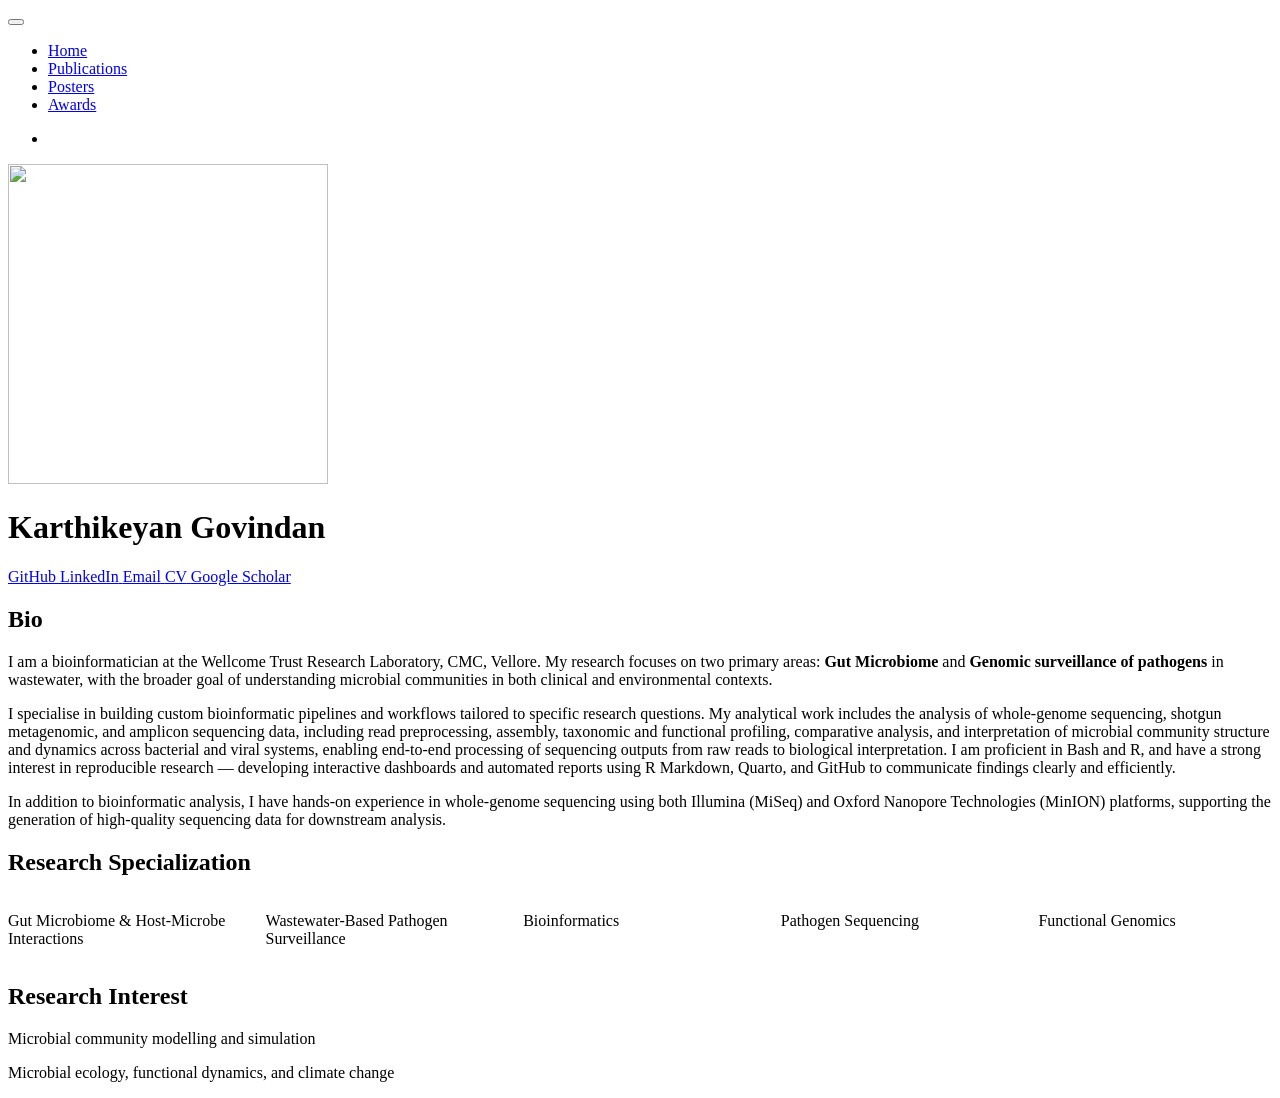
==== index.html @ 1db49538 "first commit" ====
<!DOCTYPE html>
<html xmlns="http://www.w3.org/1999/xhtml" lang="en" xml:lang="en"><head>

<meta charset="utf-8">
<meta name="generator" content="quarto-1.8.25">

<meta name="viewport" content="width=device-width, initial-scale=1.0, user-scalable=yes">


<title>Karthikeyan Govindan</title>
<style>
code{white-space: pre-wrap;}
span.smallcaps{font-variant: small-caps;}
div.columns{display: flex; gap: min(4vw, 1.5em);}
div.column{flex: auto; overflow-x: auto;}
div.hanging-indent{margin-left: 1.5em; text-indent: -1.5em;}
ul.task-list{list-style: none;}
ul.task-list li input[type="checkbox"] {
  width: 0.8em;
  margin: 0 0.8em 0.2em -1em; /* quarto-specific, see https://github.com/quarto-dev/quarto-cli/issues/4556 */ 
  vertical-align: middle;
}
</style>


<script src="site_libs/quarto-nav/quarto-nav.js"></script>
<script src="site_libs/quarto-nav/headroom.min.js"></script>
<script src="site_libs/clipboard/clipboard.min.js"></script>
<script src="site_libs/quarto-search/autocomplete.umd.js"></script>
<script src="site_libs/quarto-search/fuse.min.js"></script>
<script src="site_libs/quarto-search/quarto-search.js"></script>
<meta name="quarto:offset" content="./">
<script src="site_libs/quarto-html/quarto.js" type="module"></script>
<script src="site_libs/quarto-html/tabsets/tabsets.js" type="module"></script>
<script src="site_libs/quarto-html/axe/axe-check.js" type="module"></script>
<script src="site_libs/quarto-html/popper.min.js"></script>
<script src="site_libs/quarto-html/tippy.umd.min.js"></script>
<link href="site_libs/quarto-html/tippy.css" rel="stylesheet">
<link href="site_libs/quarto-html/quarto-syntax-highlighting-7b89279ff1a6dce999919e0e67d4d9ec.css" rel="stylesheet" id="quarto-text-highlighting-styles">
<script src="site_libs/bootstrap/bootstrap.min.js"></script>
<link href="site_libs/bootstrap/bootstrap-icons.css" rel="stylesheet">
<link href="site_libs/bootstrap/bootstrap-ef08cc5fa9a09181b5c5da434a061628.min.css" rel="stylesheet" append-hash="true" id="quarto-bootstrap" data-mode="light">
<script id="quarto-search-options" type="application/json">{
  "location": "navbar",
  "copy-button": false,
  "collapse-after": 3,
  "panel-placement": "end",
  "type": "overlay",
  "limit": 50,
  "keyboard-shortcut": [
    "f",
    "/",
    "s"
  ],
  "show-item-context": false,
  "language": {
    "search-no-results-text": "No results",
    "search-matching-documents-text": "matching documents",
    "search-copy-link-title": "Copy link to search",
    "search-hide-matches-text": "Hide additional matches",
    "search-more-match-text": "more match in this document",
    "search-more-matches-text": "more matches in this document",
    "search-clear-button-title": "Clear",
    "search-text-placeholder": "",
    "search-detached-cancel-button-title": "Cancel",
    "search-submit-button-title": "Submit",
    "search-label": "Search"
  }
}</script>


<link rel="stylesheet" href="styles.css">
</head>

<body class="nav-fixed fullcontent quarto-light">

<div id="quarto-search-results"></div>
  <header id="quarto-header" class="headroom fixed-top">
    <nav class="navbar navbar-expand-lg " data-bs-theme="dark">
      <div class="navbar-container container-fluid">
      <div class="navbar-brand-container mx-auto">
    <a href="./index.html" class="navbar-brand navbar-brand-logo">
    </a>
  </div>
            <div id="quarto-search" class="" title="Search"></div>
          <button class="navbar-toggler" type="button" data-bs-toggle="collapse" data-bs-target="#navbarCollapse" aria-controls="navbarCollapse" role="menu" aria-expanded="false" aria-label="Toggle navigation" onclick="if (window.quartoToggleHeadroom) { window.quartoToggleHeadroom(); }">
  <span class="navbar-toggler-icon"></span>
</button>
          <div class="collapse navbar-collapse" id="navbarCollapse">
            <ul class="navbar-nav navbar-nav-scroll me-auto">
  <li class="nav-item">
    <a class="nav-link active" href="./index.html" aria-current="page"> 
<span class="menu-text">Home</span></a>
  </li>  
  <li class="nav-item">
    <a class="nav-link" href="./publications.html"> 
<span class="menu-text">Publications</span></a>
  </li>  
  <li class="nav-item">
    <a class="nav-link" href="./posters.html"> 
<span class="menu-text">Posters</span></a>
  </li>  
  <li class="nav-item">
    <a class="nav-link" href="./awards.html"> 
<span class="menu-text">Awards</span></a>
  </li>  
</ul>
            <ul class="navbar-nav navbar-nav-scroll ms-auto">
  <li class="nav-item compact">
    <a class="nav-link" href="https://github.com/yourusername"> <i class="bi bi-github" role="img" aria-label="GitHub">
</i> 
<span class="menu-text"></span></a>
  </li>  
</ul>
          </div> <!-- /navcollapse -->
            <div class="quarto-navbar-tools">
</div>
      </div> <!-- /container-fluid -->
    </nav>
</header>
<!-- content -->
<div id="quarto-content" class="quarto-container page-columns page-rows-contents page-layout-article page-navbar">
<!-- sidebar -->
<!-- margin-sidebar -->
    
<!-- main -->
<div class="quarto-about-trestles">
  <div class="about-entity">
    <img src="profile.jpg" class="about-image
  round " style="height: 320px; width: 320px;">
<header id="title-block-header" class="quarto-title-block default">
<div class="quarto-title">
<h1 class="title">Karthikeyan Govindan</h1>
</div>
<div class="quarto-title-meta">
  </div>
</header>
    <div class="about-links">
  <a href="https://github.com/karthi-16" class="about-link" rel="" target="">
    <i class="bi bi-github"></i>
     <span class="about-link-text">GitHub</span>
  </a>
  <a href="https://linkedin.com/in/Karthikeyan Govindan" class="about-link" rel="" target="">
    <i class="bi bi-linkedin"></i>
     <span class="about-link-text">LinkedIn</span>
  </a>
  <a href="mailto:karthikeyan.g@cmcvellore.ac.in" class="about-link" rel="" target="">
    <i class="bi bi-envelope"></i>
     <span class="about-link-text">Email</span>
  </a>
  <a href="/cv.pdf" class="about-link" rel="" target="">
     <span class="about-link-text">CV</span>
  </a>
  <a href="https://scholar.google.com/citations?view_op=list_works&amp;hl=en&amp;user=is4cNvYAAAAJ&amp;sortby=pubdate" class="about-link" rel="" target="">
    <i class="bi bi-google-scholar"></i>
     <span class="about-link-text">Google Scholar</span>
  </a>
</div>
  </div>
  <div class="about-contents"><main class="content" id="quarto-document-content">
<section id="section" class="level2">
<h2 data-anchor-id="section"></h2>
</section>
<section id="bio" class="level2">
<h2 data-anchor-id="bio">Bio</h2>
<p>I am a bioinformatician at the Wellcome Trust Research Laboratory, CMC, Vellore. My research focuses on two primary areas: <strong>Gut Microbiome</strong> and <strong>Genomic surveillance of pathogens</strong> in wastewater, with the broader goal of understanding microbial communities in both clinical and environmental contexts.</p>
<p>I specialise in building custom bioinformatic pipelines and workflows tailored to specific research questions. My analytical work includes the analysis of whole-genome sequencing, shotgun metagenomic, and amplicon sequencing data, including read preprocessing, assembly, taxonomic and functional profiling, comparative analysis, and interpretation of microbial community structure and dynamics across bacterial and viral systems, enabling end-to-end processing of sequencing outputs from raw reads to biological interpretation. I am proficient in Bash and R, and have a strong interest in reproducible research — developing interactive dashboards and automated reports using R Markdown, Quarto, and GitHub to communicate findings clearly and efficiently.</p>
<p>In addition to bioinformatic analysis, I have hands-on experience in whole-genome sequencing using both Illumina (MiSeq) and Oxford Nanopore Technologies (MinION) platforms, supporting the generation of high-quality sequencing data for downstream analysis.</p>
</section>
<section id="research-specialization" class="level2">
<h2 data-anchor-id="research-specialization">Research Specialization</h2>
<div class="columns">
<div class="column" style="width:20%;">
<div class="interest-box">
<p>Gut Microbiome &amp; Host-Microbe Interactions</p>
</div>
</div><div class="column" style="width:20%;">
<div class="interest-box">
<p>Wastewater-Based Pathogen Surveillance</p>
</div>
</div><div class="column" style="width:20%;">
<div class="interest-box">
<p>Bioinformatics</p>
</div>
</div><div class="column" style="width:20%;">
<div class="interest-box">
<p>Pathogen Sequencing</p>
</div>
</div><div class="column" style="width:20%;">
<div class="interest-box">
<p>Functional Genomics</p>
</div>
</div>
</div>
</section>
<section id="research-interest" class="level2">
<h2 data-anchor-id="research-interest">Research Interest</h2>
<p>Microbial community modelling and simulation</p>
<p>Microbial ecology, functional dynamics, and climate change</p>


</section>
</main></div>
</div>
 <!-- /main -->
<script id="quarto-html-after-body" type="application/javascript">
  window.document.addEventListener("DOMContentLoaded", function (event) {
    const isCodeAnnotation = (el) => {
      for (const clz of el.classList) {
        if (clz.startsWith('code-annotation-')) {                     
          return true;
        }
      }
      return false;
    }
    const onCopySuccess = function(e) {
      // button target
      const button = e.trigger;
      // don't keep focus
      button.blur();
      // flash "checked"
      button.classList.add('code-copy-button-checked');
      var currentTitle = button.getAttribute("title");
      button.setAttribute("title", "Copied!");
      let tooltip;
      if (window.bootstrap) {
        button.setAttribute("data-bs-toggle", "tooltip");
        button.setAttribute("data-bs-placement", "left");
        button.setAttribute("data-bs-title", "Copied!");
        tooltip = new bootstrap.Tooltip(button, 
          { trigger: "manual", 
            customClass: "code-copy-button-tooltip",
            offset: [0, -8]});
        tooltip.show();    
      }
      setTimeout(function() {
        if (tooltip) {
          tooltip.hide();
          button.removeAttribute("data-bs-title");
          button.removeAttribute("data-bs-toggle");
          button.removeAttribute("data-bs-placement");
        }
        button.setAttribute("title", currentTitle);
        button.classList.remove('code-copy-button-checked');
      }, 1000);
      // clear code selection
      e.clearSelection();
    }
    const getTextToCopy = function(trigger) {
      const outerScaffold = trigger.parentElement.cloneNode(true);
      const codeEl = outerScaffold.querySelector('code');
      for (const childEl of codeEl.children) {
        if (isCodeAnnotation(childEl)) {
          childEl.remove();
        }
      }
      return codeEl.innerText;
    }
    const clipboard = new window.ClipboardJS('.code-copy-button:not([data-in-quarto-modal])', {
      text: getTextToCopy
    });
    clipboard.on('success', onCopySuccess);
    if (window.document.getElementById('quarto-embedded-source-code-modal')) {
      const clipboardModal = new window.ClipboardJS('.code-copy-button[data-in-quarto-modal]', {
        text: getTextToCopy,
        container: window.document.getElementById('quarto-embedded-source-code-modal')
      });
      clipboardModal.on('success', onCopySuccess);
    }
      var localhostRegex = new RegExp(/^(?:http|https):\/\/localhost\:?[0-9]*\//);
      var mailtoRegex = new RegExp(/^mailto:/);
        var filterRegex = new RegExp('/' + window.location.host + '/');
      var isInternal = (href) => {
          return filterRegex.test(href) || localhostRegex.test(href) || mailtoRegex.test(href);
      }
      // Inspect non-navigation links and adorn them if external
     var links = window.document.querySelectorAll('a[href]:not(.nav-link):not(.navbar-brand):not(.toc-action):not(.sidebar-link):not(.sidebar-item-toggle):not(.pagination-link):not(.no-external):not([aria-hidden]):not(.dropdown-item):not(.quarto-navigation-tool):not(.about-link)');
      for (var i=0; i<links.length; i++) {
        const link = links[i];
        if (!isInternal(link.href)) {
          // undo the damage that might have been done by quarto-nav.js in the case of
          // links that we want to consider external
          if (link.dataset.originalHref !== undefined) {
            link.href = link.dataset.originalHref;
          }
        }
      }
    function tippyHover(el, contentFn, onTriggerFn, onUntriggerFn) {
      const config = {
        allowHTML: true,
        maxWidth: 500,
        delay: 100,
        arrow: false,
        appendTo: function(el) {
            return el.parentElement;
        },
        interactive: true,
        interactiveBorder: 10,
        theme: 'quarto',
        placement: 'bottom-start',
      };
      if (contentFn) {
        config.content = contentFn;
      }
      if (onTriggerFn) {
        config.onTrigger = onTriggerFn;
      }
      if (onUntriggerFn) {
        config.onUntrigger = onUntriggerFn;
      }
      window.tippy(el, config); 
    }
    const noterefs = window.document.querySelectorAll('a[role="doc-noteref"]');
    for (var i=0; i<noterefs.length; i++) {
      const ref = noterefs[i];
      tippyHover(ref, function() {
        // use id or data attribute instead here
        let href = ref.getAttribute('data-footnote-href') || ref.getAttribute('href');
        try { href = new URL(href).hash; } catch {}
        const id = href.replace(/^#\/?/, "");
        const note = window.document.getElementById(id);
        if (note) {
          return note.innerHTML;
        } else {
          return "";
        }
      });
    }
    const xrefs = window.document.querySelectorAll('a.quarto-xref');
    const processXRef = (id, note) => {
      // Strip column container classes
      const stripColumnClz = (el) => {
        el.classList.remove("page-full", "page-columns");
        if (el.children) {
          for (const child of el.children) {
            stripColumnClz(child);
          }
        }
      }
      stripColumnClz(note)
      if (id === null || id.startsWith('sec-')) {
        // Special case sections, only their first couple elements
        const container = document.createElement("div");
        if (note.children && note.children.length > 2) {
          container.appendChild(note.children[0].cloneNode(true));
          for (let i = 1; i < note.children.length; i++) {
            const child = note.children[i];
            if (child.tagName === "P" && child.innerText === "") {
              continue;
            } else {
              container.appendChild(child.cloneNode(true));
              break;
            }
          }
          if (window.Quarto?.typesetMath) {
            window.Quarto.typesetMath(container);
          }
          return container.innerHTML
        } else {
          if (window.Quarto?.typesetMath) {
            window.Quarto.typesetMath(note);
          }
          return note.innerHTML;
        }
      } else {
        // Remove any anchor links if they are present
        const anchorLink = note.querySelector('a.anchorjs-link');
        if (anchorLink) {
          anchorLink.remove();
        }
        if (window.Quarto?.typesetMath) {
          window.Quarto.typesetMath(note);
        }
        if (note.classList.contains("callout")) {
          return note.outerHTML;
        } else {
          return note.innerHTML;
        }
      }
    }
    for (var i=0; i<xrefs.length; i++) {
      const xref = xrefs[i];
      tippyHover(xref, undefined, function(instance) {
        instance.disable();
        let url = xref.getAttribute('href');
        let hash = undefined; 
        if (url.startsWith('#')) {
          hash = url;
        } else {
          try { hash = new URL(url).hash; } catch {}
        }
        if (hash) {
          const id = hash.replace(/^#\/?/, "");
          const note = window.document.getElementById(id);
          if (note !== null) {
            try {
              const html = processXRef(id, note.cloneNode(true));
              instance.setContent(html);
            } finally {
              instance.enable();
              instance.show();
            }
          } else {
            // See if we can fetch this
            fetch(url.split('#')[0])
            .then(res => res.text())
            .then(html => {
              const parser = new DOMParser();
              const htmlDoc = parser.parseFromString(html, "text/html");
              const note = htmlDoc.getElementById(id);
              if (note !== null) {
                const html = processXRef(id, note);
                instance.setContent(html);
              } 
            }).finally(() => {
              instance.enable();
              instance.show();
            });
          }
        } else {
          // See if we can fetch a full url (with no hash to target)
          // This is a special case and we should probably do some content thinning / targeting
          fetch(url)
          .then(res => res.text())
          .then(html => {
            const parser = new DOMParser();
            const htmlDoc = parser.parseFromString(html, "text/html");
            const note = htmlDoc.querySelector('main.content');
            if (note !== null) {
              // This should only happen for chapter cross references
              // (since there is no id in the URL)
              // remove the first header
              if (note.children.length > 0 && note.children[0].tagName === "HEADER") {
                note.children[0].remove();
              }
              const html = processXRef(null, note);
              instance.setContent(html);
            } 
          }).finally(() => {
            instance.enable();
            instance.show();
          });
        }
      }, function(instance) {
      });
    }
        let selectedAnnoteEl;
        const selectorForAnnotation = ( cell, annotation) => {
          let cellAttr = 'data-code-cell="' + cell + '"';
          let lineAttr = 'data-code-annotation="' +  annotation + '"';
          const selector = 'span[' + cellAttr + '][' + lineAttr + ']';
          return selector;
        }
        const selectCodeLines = (annoteEl) => {
          const doc = window.document;
          const targetCell = annoteEl.getAttribute("data-target-cell");
          const targetAnnotation = annoteEl.getAttribute("data-target-annotation");
          const annoteSpan = window.document.querySelector(selectorForAnnotation(targetCell, targetAnnotation));
          const lines = annoteSpan.getAttribute("data-code-lines").split(",");
          const lineIds = lines.map((line) => {
            return targetCell + "-" + line;
          })
          let top = null;
          let height = null;
          let parent = null;
          if (lineIds.length > 0) {
              //compute the position of the single el (top and bottom and make a div)
              const el = window.document.getElementById(lineIds[0]);
              top = el.offsetTop;
              height = el.offsetHeight;
              parent = el.parentElement.parentElement;
            if (lineIds.length > 1) {
              const lastEl = window.document.getElementById(lineIds[lineIds.length - 1]);
              const bottom = lastEl.offsetTop + lastEl.offsetHeight;
              height = bottom - top;
            }
            if (top !== null && height !== null && parent !== null) {
              // cook up a div (if necessary) and position it 
              let div = window.document.getElementById("code-annotation-line-highlight");
              if (div === null) {
                div = window.document.createElement("div");
                div.setAttribute("id", "code-annotation-line-highlight");
                div.style.position = 'absolute';
                parent.appendChild(div);
              }
              div.style.top = top - 2 + "px";
              div.style.height = height + 4 + "px";
              div.style.left = 0;
              let gutterDiv = window.document.getElementById("code-annotation-line-highlight-gutter");
              if (gutterDiv === null) {
                gutterDiv = window.document.createElement("div");
                gutterDiv.setAttribute("id", "code-annotation-line-highlight-gutter");
                gutterDiv.style.position = 'absolute';
                const codeCell = window.document.getElementById(targetCell);
                const gutter = codeCell.querySelector('.code-annotation-gutter');
                gutter.appendChild(gutterDiv);
              }
              gutterDiv.style.top = top - 2 + "px";
              gutterDiv.style.height = height + 4 + "px";
            }
            selectedAnnoteEl = annoteEl;
          }
        };
        const unselectCodeLines = () => {
          const elementsIds = ["code-annotation-line-highlight", "code-annotation-line-highlight-gutter"];
          elementsIds.forEach((elId) => {
            const div = window.document.getElementById(elId);
            if (div) {
              div.remove();
            }
          });
          selectedAnnoteEl = undefined;
        };
          // Handle positioning of the toggle
      window.addEventListener(
        "resize",
        throttle(() => {
          elRect = undefined;
          if (selectedAnnoteEl) {
            selectCodeLines(selectedAnnoteEl);
          }
        }, 10)
      );
      function throttle(fn, ms) {
      let throttle = false;
      let timer;
        return (...args) => {
          if(!throttle) { // first call gets through
              fn.apply(this, args);
              throttle = true;
          } else { // all the others get throttled
              if(timer) clearTimeout(timer); // cancel #2
              timer = setTimeout(() => {
                fn.apply(this, args);
                timer = throttle = false;
              }, ms);
          }
        };
      }
        // Attach click handler to the DT
        const annoteDls = window.document.querySelectorAll('dt[data-target-cell]');
        for (const annoteDlNode of annoteDls) {
          annoteDlNode.addEventListener('click', (event) => {
            const clickedEl = event.target;
            if (clickedEl !== selectedAnnoteEl) {
              unselectCodeLines();
              const activeEl = window.document.querySelector('dt[data-target-cell].code-annotation-active');
              if (activeEl) {
                activeEl.classList.remove('code-annotation-active');
              }
              selectCodeLines(clickedEl);
              clickedEl.classList.add('code-annotation-active');
            } else {
              // Unselect the line
              unselectCodeLines();
              clickedEl.classList.remove('code-annotation-active');
            }
          });
        }
    const findCites = (el) => {
      const parentEl = el.parentElement;
      if (parentEl) {
        const cites = parentEl.dataset.cites;
        if (cites) {
          return {
            el,
            cites: cites.split(' ')
          };
        } else {
          return findCites(el.parentElement)
        }
      } else {
        return undefined;
      }
    };
    var bibliorefs = window.document.querySelectorAll('a[role="doc-biblioref"]');
    for (var i=0; i<bibliorefs.length; i++) {
      const ref = bibliorefs[i];
      const citeInfo = findCites(ref);
      if (citeInfo) {
        tippyHover(citeInfo.el, function() {
          var popup = window.document.createElement('div');
          citeInfo.cites.forEach(function(cite) {
            var citeDiv = window.document.createElement('div');
            citeDiv.classList.add('hanging-indent');
            citeDiv.classList.add('csl-entry');
            var biblioDiv = window.document.getElementById('ref-' + cite);
            if (biblioDiv) {
              citeDiv.innerHTML = biblioDiv.innerHTML;
            }
            popup.appendChild(citeDiv);
          });
          return popup.innerHTML;
        });
      }
    }
  });
  </script>
</div> <!-- /content -->




</body></html>
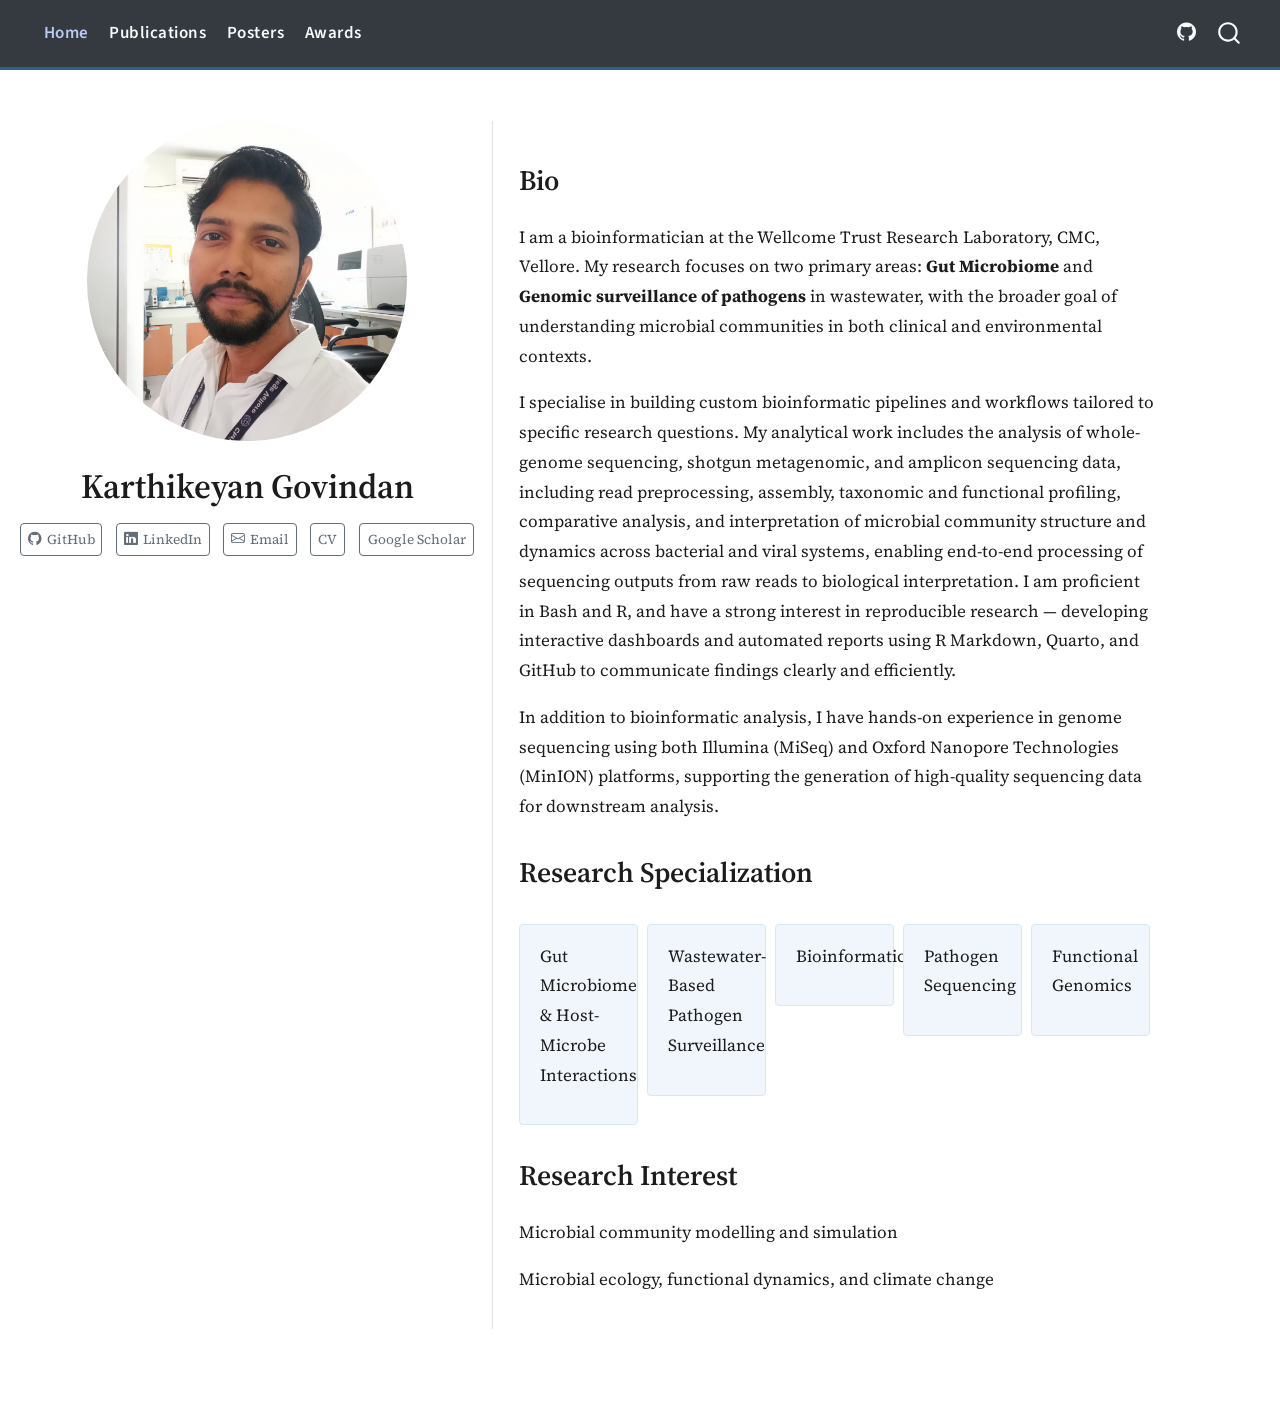
==== commit c16f7f9a: "second commit" ====
--- a/index.html
+++ b/index.html
@@ -165,7 +165,7 @@
 <h2 data-anchor-id="bio">Bio</h2>
 <p>I am a bioinformatician at the Wellcome Trust Research Laboratory, CMC, Vellore. My research focuses on two primary areas: <strong>Gut Microbiome</strong> and <strong>Genomic surveillance of pathogens</strong> in wastewater, with the broader goal of understanding microbial communities in both clinical and environmental contexts.</p>
 <p>I specialise in building custom bioinformatic pipelines and workflows tailored to specific research questions. My analytical work includes the analysis of whole-genome sequencing, shotgun metagenomic, and amplicon sequencing data, including read preprocessing, assembly, taxonomic and functional profiling, comparative analysis, and interpretation of microbial community structure and dynamics across bacterial and viral systems, enabling end-to-end processing of sequencing outputs from raw reads to biological interpretation. I am proficient in Bash and R, and have a strong interest in reproducible research — developing interactive dashboards and automated reports using R Markdown, Quarto, and GitHub to communicate findings clearly and efficiently.</p>
-<p>In addition to bioinformatic analysis, I have hands-on experience in whole-genome sequencing using both Illumina (MiSeq) and Oxford Nanopore Technologies (MinION) platforms, supporting the generation of high-quality sequencing data for downstream analysis.</p>
+<p>In addition to bioinformatic analysis, I have hands-on experience in genome sequencing using both Illumina (MiSeq) and Oxford Nanopore Technologies (MinION) platforms, supporting the generation of high-quality sequencing data for downstream analysis.</p>
 </section>
 <section id="research-specialization" class="level2">
 <h2 data-anchor-id="research-specialization">Research Specialization</h2>
--- a/site_libs/quarto-html/tippy.css
+++ b/site_libs/quarto-html/tippy.css
@@ -0,0 +1 @@
+.tippy-box[data-animation=fade][data-state=hidden]{opacity:0}[data-tippy-root]{max-width:calc(100vw - 10px)}.tippy-box{position:relative;background-color:#333;color:#fff;border-radius:4px;font-size:14px;line-height:1.4;white-space:normal;outline:0;transition-property:transform,visibility,opacity}.tippy-box[data-placement^=top]>.tippy-arrow{bottom:0}.tippy-box[data-placement^=top]>.tippy-arrow:before{bottom:-7px;left:0;border-width:8px 8px 0;border-top-color:initial;transform-origin:center top}.tippy-box[data-placement^=bottom]>.tippy-arrow{top:0}.tippy-box[data-placement^=bottom]>.tippy-arrow:before{top:-7px;left:0;border-width:0 8px 8px;border-bottom-color:initial;transform-origin:center bottom}.tippy-box[data-placement^=left]>.tippy-arrow{right:0}.tippy-box[data-placement^=left]>.tippy-arrow:before{border-width:8px 0 8px 8px;border-left-color:initial;right:-7px;transform-origin:center left}.tippy-box[data-placement^=right]>.tippy-arrow{left:0}.tippy-box[data-placement^=right]>.tippy-arrow:before{left:-7px;border-width:8px 8px 8px 0;border-right-color:initial;transform-origin:center right}.tippy-box[data-inertia][data-state=visible]{transition-timing-function:cubic-bezier(.54,1.5,.38,1.11)}.tippy-arrow{width:16px;height:16px;color:#333}.tippy-arrow:before{content:"";position:absolute;border-color:transparent;border-style:solid}.tippy-content{position:relative;padding:5px 9px;z-index:1}
--- a/site_libs/quarto-html/quarto-syntax-highlighting-7b89279ff1a6dce999919e0e67d4d9ec.css
+++ b/site_libs/quarto-html/quarto-syntax-highlighting-7b89279ff1a6dce999919e0e67d4d9ec.css
@@ -0,0 +1,236 @@
+/* quarto syntax highlight colors */
+:root {
+  --quarto-hl-ot-color: #003B4F;
+  --quarto-hl-at-color: #657422;
+  --quarto-hl-ss-color: #20794D;
+  --quarto-hl-an-color: #5E5E5E;
+  --quarto-hl-fu-color: #4758AB;
+  --quarto-hl-st-color: #20794D;
+  --quarto-hl-cf-color: #003B4F;
+  --quarto-hl-op-color: #5E5E5E;
+  --quarto-hl-er-color: #AD0000;
+  --quarto-hl-bn-color: #AD0000;
+  --quarto-hl-al-color: #AD0000;
+  --quarto-hl-va-color: #111111;
+  --quarto-hl-bu-color: inherit;
+  --quarto-hl-ex-color: inherit;
+  --quarto-hl-pp-color: #AD0000;
+  --quarto-hl-in-color: #5E5E5E;
+  --quarto-hl-vs-color: #20794D;
+  --quarto-hl-wa-color: #5E5E5E;
+  --quarto-hl-do-color: #5E5E5E;
+  --quarto-hl-im-color: #00769E;
+  --quarto-hl-ch-color: #20794D;
+  --quarto-hl-dt-color: #AD0000;
+  --quarto-hl-fl-color: #AD0000;
+  --quarto-hl-co-color: #5E5E5E;
+  --quarto-hl-cv-color: #5E5E5E;
+  --quarto-hl-cn-color: #8f5902;
+  --quarto-hl-sc-color: #5E5E5E;
+  --quarto-hl-dv-color: #AD0000;
+  --quarto-hl-kw-color: #003B4F;
+}
+
+/* other quarto variables */
+:root {
+  --quarto-font-monospace: SFMono-Regular, Menlo, Monaco, Consolas, "Liberation Mono", "Courier New", monospace;
+}
+
+/* syntax highlight based on Pandoc's rules */
+pre > code.sourceCode > span {
+  color: #003B4F;
+}
+
+code.sourceCode > span {
+  color: #003B4F;
+}
+
+div.sourceCode,
+div.sourceCode pre.sourceCode {
+  color: #003B4F;
+}
+
+/* Normal */
+code span {
+  color: #003B4F;
+}
+
+/* Alert */
+code span.al {
+  color: #AD0000;
+  font-style: inherit;
+}
+
+/* Annotation */
+code span.an {
+  color: #5E5E5E;
+  font-style: inherit;
+}
+
+/* Attribute */
+code span.at {
+  color: #657422;
+  font-style: inherit;
+}
+
+/* BaseN */
+code span.bn {
+  color: #AD0000;
+  font-style: inherit;
+}
+
+/* BuiltIn */
+code span.bu {
+  font-style: inherit;
+}
+
+/* ControlFlow */
+code span.cf {
+  color: #003B4F;
+  font-weight: bold;
+  font-style: inherit;
+}
+
+/* Char */
+code span.ch {
+  color: #20794D;
+  font-style: inherit;
+}
+
+/* Constant */
+code span.cn {
+  color: #8f5902;
+  font-style: inherit;
+}
+
+/* Comment */
+code span.co {
+  color: #5E5E5E;
+  font-style: inherit;
+}
+
+/* CommentVar */
+code span.cv {
+  color: #5E5E5E;
+  font-style: italic;
+}
+
+/* Documentation */
+code span.do {
+  color: #5E5E5E;
+  font-style: italic;
+}
+
+/* DataType */
+code span.dt {
+  color: #AD0000;
+  font-style: inherit;
+}
+
+/* DecVal */
+code span.dv {
+  color: #AD0000;
+  font-style: inherit;
+}
+
+/* Error */
+code span.er {
+  color: #AD0000;
+  font-style: inherit;
+}
+
+/* Extension */
+code span.ex {
+  font-style: inherit;
+}
+
+/* Float */
+code span.fl {
+  color: #AD0000;
+  font-style: inherit;
+}
+
+/* Function */
+code span.fu {
+  color: #4758AB;
+  font-style: inherit;
+}
+
+/* Import */
+code span.im {
+  color: #00769E;
+  font-style: inherit;
+}
+
+/* Information */
+code span.in {
+  color: #5E5E5E;
+  font-style: inherit;
+}
+
+/* Keyword */
+code span.kw {
+  color: #003B4F;
+  font-weight: bold;
+  font-style: inherit;
+}
+
+/* Operator */
+code span.op {
+  color: #5E5E5E;
+  font-style: inherit;
+}
+
+/* Other */
+code span.ot {
+  color: #003B4F;
+  font-style: inherit;
+}
+
+/* Preprocessor */
+code span.pp {
+  color: #AD0000;
+  font-style: inherit;
+}
+
+/* SpecialChar */
+code span.sc {
+  color: #5E5E5E;
+  font-style: inherit;
+}
+
+/* SpecialString */
+code span.ss {
+  color: #20794D;
+  font-style: inherit;
+}
+
+/* String */
+code span.st {
+  color: #20794D;
+  font-style: inherit;
+}
+
+/* Variable */
+code span.va {
+  color: #111111;
+  font-style: inherit;
+}
+
+/* VerbatimString */
+code span.vs {
+  color: #20794D;
+  font-style: inherit;
+}
+
+/* Warning */
+code span.wa {
+  color: #5E5E5E;
+  font-style: italic;
+}
+
+.prevent-inlining {
+  content: "</";
+}
+
+/*# sourceMappingURL=3944bc705cfaf4c80e56f77c5205168a.css.map */
--- a/styles.css
+++ b/styles.css
@@ -0,0 +1,389 @@
+/* ── Google Fonts ── */
+@import url('https://fonts.googleapis.com/css2?family=Source+Serif+4:ital,wght@0,300;0,400;0,600;1,400&family=Source+Sans+3:wght@300;400;600&display=swap');
+
+:root {
+  --accent:       #2c5f8a;
+  --accent-light: #e8f1f8;
+  --ink:          #1c1c1e;
+  --ink-2:        #4a4a4a;
+  --ink-3:        #888;
+  --bg:           #ffffff;
+  --surface:      #ffffff;
+  --border:       #e0dbd4;
+}
+
+body {
+  font-family: 'Source Serif 4', Georgia, serif;
+  background: var(--bg);
+  color: var(--ink);
+  font-size: 17px;
+  line-height: 1.75;
+}
+
+/* ── Navbar tweaks ── */
+.navbar {
+  font-family: 'Source Sans 3', sans-serif;
+  font-weight: 600;
+  letter-spacing: 0.03em;
+  border-bottom: 3px solid var(--accent);
+}
+
+.navbar-brand {
+  font-size: 1.15rem;
+  letter-spacing: 0.04em;
+}
+
+/* ── Profile card ── */
+.profile-wrapper {
+  display: grid;
+  grid-template-columns: 360px 2fr;
+  gap: 1rem;
+  align-items: start;
+  background: var(--surface);
+  border: 0.5px solid var(--border);
+  border-radius: 5px;
+  padding: 0.5rem;
+  margin-bottom: 2.5rem;
+  box-shadow: 0 2px 18px rgba(0,0,0,0.06);
+}
+
+/* Profile image */
+.profile-right {
+  display: flex;
+  flex-direction: column;
+  align-items: center;
+  gap: 1.3rem;
+  justify-self: center;
+}
+
+.profile-photo {
+  width: 100%;
+  aspect-ratio: 3 / 4;
+  object-fit: cover;
+  border-radius: 6px;
+  border: 3px solid var(--border);
+  display: block;
+  background: var(--accent-light);
+}
+
+/* Social link buttons */
+.social-links {
+  display: flex;
+  flex-direction: column;
+  gap: 0.55rem;
+  width: 100%;
+}
+
+.social-btn {
+  display: flex;
+  align-items: center;
+  gap: 0.55rem;
+  padding: 0.45rem 0.9rem;
+  border-radius: 6px;
+  border: 1px solid var(--border);
+  background: var(--bg);
+  color: var(--accent);
+  font-family: 'Source Sans 3', sans-serif;
+  font-size: 0.88rem;
+  font-weight: 600;
+  text-decoration: none;
+  transition: background 0.18s, color 0.18s, border-color 0.18s;
+}
+
+.social-btn:hover {
+  background: var(--accent);
+  color: #fff;
+  border-color: var(--accent);
+  text-decoration: none;
+}
+
+.social-btn svg {
+  width: 16px;
+  height: 16px;
+  flex-shrink: 0;
+  fill: currentColor;
+}
+
+.profile-name {
+  font-family: 'Source Serif 4', serif;
+  font-size: 2rem;
+  font-weight: 600;
+  margin-bottom: 0.1rem;
+  line-height: 1.2;
+  color: var(--ink);
+}
+
+.profile-position {
+  font-family: 'Source Sans 3', sans-serif;
+  font-size: 1rem;
+  color: var(--accent);
+  font-weight: 600;
+  letter-spacing: 0.02em;
+  margin-bottom: 0.25rem;
+}
+
+.profile-institution {
+  font-family: 'Source Sans 3', sans-serif;
+  font-size: 0.95rem;
+  color: var(--ink-2);
+  margin-bottom: 1.4rem;
+}
+
+.section-label {
+  font-family: 'Source Sans 3', sans-serif;
+  font-size: 0.78rem;
+  font-weight: 600;
+  text-transform: uppercase;
+  letter-spacing: 0.1em;
+  color: var(--ink-3);
+  margin-bottom: 0.5rem;
+  border-bottom: 1px solid var(--border);
+  padding-bottom: 0.3rem;
+}
+
+.profile-summary {
+  color: var(--ink-2);
+  font-size: 0.97rem;
+  line-height: 1.8;
+  margin-bottom: 1.5rem;
+}
+
+.interest-tags {
+  display: flex;
+  flex-wrap: wrap;
+  gap: 0.4rem;
+}
+
+.tag {
+  background: var(--accent-light);
+  color: var(--accent);
+  font-family: 'Source Sans 3', sans-serif;
+  font-size: 0.8rem;
+  font-weight: 600;
+  border-radius: 20px;
+  padding: 0.2rem 0.75rem;
+  border: 1px solid #c5ddef;
+}
+
+/* ── Responsive ── */
+@media (max-width: 240px) {
+  .profile-wrapper {
+    grid-template-columns: 1fr 240px;
+  }
+  .profile-photo {
+    width: 240px;
+    aspect-ratio: 1/1;
+    margin: 0 auto;
+  }
+}
+
+/* ── TRESTLES IMAGE FIX ── */
+.quarto-about-trestles .about-image {
+  margin-left: -2rem;
+  margin-right: 15rem;
+}
+
+.quarto-about-trestles .about-links {
+  margin-left: -17rem;
+  margin-right: 0;
+}
+
+.quarto-about-trestles h1.title {
+  margin-left: -17rem;
+}
+
+.quarto-about-trestles .about-contents {
+  padding-left: 0;
+  margin-left: -11rem;
+  max-width: none;
+  padding-right: 0;
+}
+
+#quarto-content {
+  max-width: 100% !important;
+  padding-right: -100rem;
+}
+
+.page-columns {
+  max-width: 100% !important;
+}
+
+/* ── Publications page (scoped to .pub-page only) ── */
+.pub-page .quarto-title h1 {
+  margin-bottom: 2rem;
+}
+
+.pub-page h2 {
+  font-family: 'Source Sans 3', sans-serif;
+  font-size: 1.1rem;
+  font-weight: 600;
+  color: var(--ink);
+  margin: 2rem 0 0.8rem;
+  padding-bottom: 0.3rem;
+  border-bottom: 2px solid var(--border);
+}
+
+.pub-page p {
+  margin-bottom: 1.4rem;
+  padding: 1.1rem 1.4rem;
+  background: var(--surface);
+  border: 1px solid var(--border);
+  border-left: 4px solid var(--accent);
+  border-radius: 6px;
+  line-height: 1.75;
+}
+
+.pub-page p strong {
+  font-size: 1rem;
+  color: var(--ink);
+}
+
+.pub-page p em {
+  font-size: 0.88rem;
+  color: var(--ink-2);
+  display: block;
+  margin-top: 0.2rem;
+}
+
+.pub-page hr {
+  border: none;
+  margin: 0;
+}
+
+.pub-link {
+  font-family: 'Source Sans 3', sans-serif;
+  font-size: 0.78rem;
+  font-weight: 600;
+  color: var(--accent);
+  border: 1px solid var(--accent);
+  border-radius: 4px;
+  padding: 0.15rem 0.6rem;
+  text-decoration: none;
+  margin-right: 0.3rem;
+  transition: background 0.15s, color 0.15s;
+}
+
+.pub-link:hover {
+  background: var(--accent);
+  color: #fff;
+  text-decoration: none;
+}
+
+
+/* ── Posters page ── */
+.poster-page {
+  padding: 1rem;
+}
+
+.poster-grid {
+  display: grid;
+  grid-template-columns: repeat(auto-fit, minmax(320px, 1fr));
+  gap: 1.5rem;
+}
+
+.poster-card {
+  background: #ffffff;
+  border-radius: 12px;
+  box-shadow: 0 4px 14px rgba(0,0,0,0.08);
+  padding: 1rem;
+  display: flex;
+  flex-direction: column;
+  gap: 0.75rem;
+}
+
+.poster-preview iframe {
+  width: 100%;
+  height: 360px;
+  border: none;
+  border-radius: 8px;
+}
+
+.poster-title {
+  font-weight: 600;
+  font-size: 1rem;
+  line-height: 1.3;
+}
+
+.poster-venue {
+  font-size: 0.9rem;
+  color: #555;
+}
+
+.poster-links {
+  margin-top: 0.5rem;
+}
+
+.pub-link {
+  display: inline-block;
+  margin-right: 0.75rem;
+  font-size: 0.9rem;
+  text-decoration: none;
+  color: #1a73e8;
+}
+
+.pub-link:hover {
+  text-decoration: underline;
+}
+
+.poster-preview img {
+  width: 75%;
+  height: auto;
+  border-radius: 8px;
+  display: block;
+  transition: transform 0.25s ease, box-shadow 0.25s ease;
+}
+
+.poster-preview img:hover {
+  transform: scale(1.02);
+  box-shadow: 0 6px 18px rgba(0,0,0,0.15);
+}
+
+
+.awards-page {
+  padding: 1rem;
+}
+
+.awards-list {
+  display: grid;
+  grid-template-columns: repeat(auto-fit, minmax(320px, 1fr));
+  gap: 1.5rem;
+}
+
+.award-card {
+  background: #ffffff;
+  border-radius: 12px;
+  padding: 1.2rem 1.3rem;
+  box-shadow: 0 4px 14px rgba(0,0,0,0.08);
+  display: flex;
+  flex-direction: column;
+  gap: 0.4rem;
+}
+
+.award-title {
+  font-size: 1.1rem;
+  font-weight: 600;
+}
+
+.award-org {
+  font-size: 0.95rem;
+  color: #444;
+}
+
+.award-year {
+  font-size: 0.9rem;
+  color: #777;
+}
+
+/* ── Research Interests box ── */
+.interest-box {
+  border: 1px solid #d8e8f0;
+  border-radius: 4px;
+  padding: 1rem 1.2rem;
+  background: #f0f6fb;
+  margin-top: 0.5rem;
+  margin-right: 0.5rem;  /* ← controls gap between boxes */
+}
+
+.quarto-title-meta {
+  display: none;
+}
